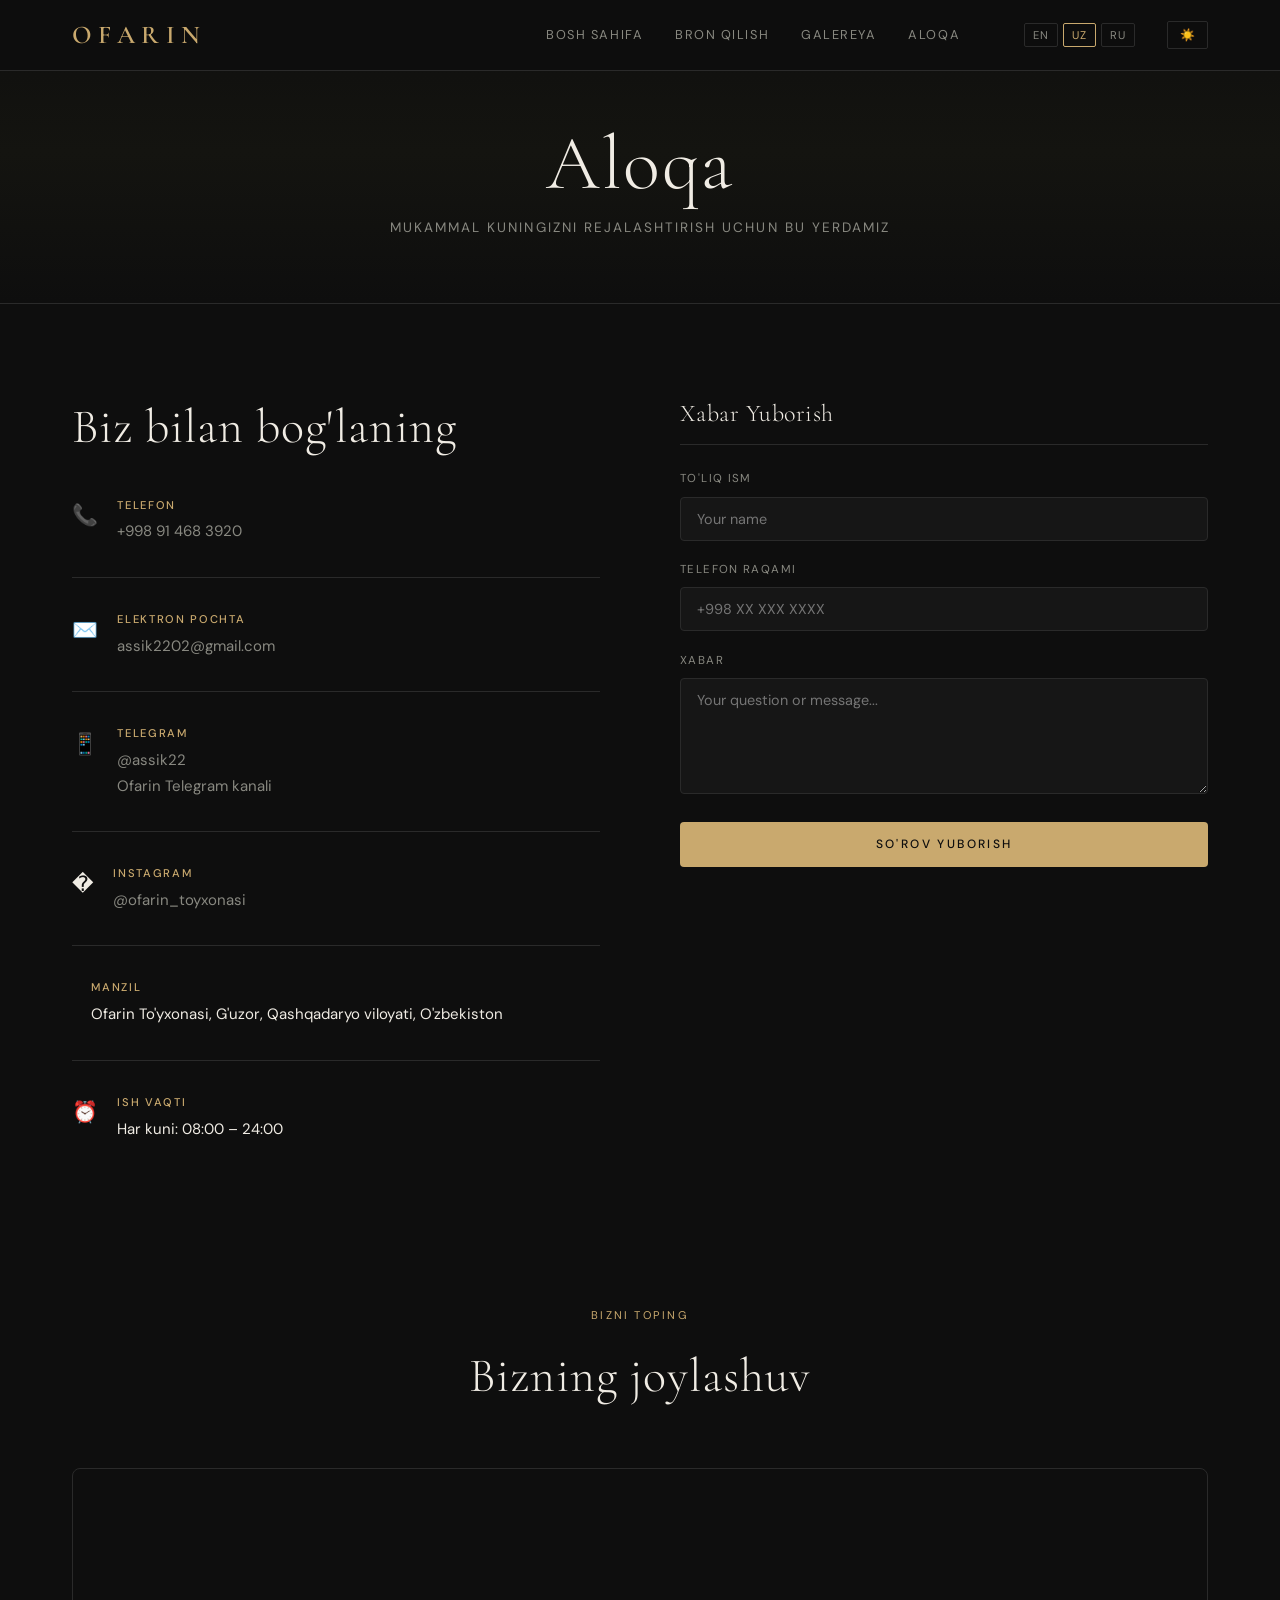
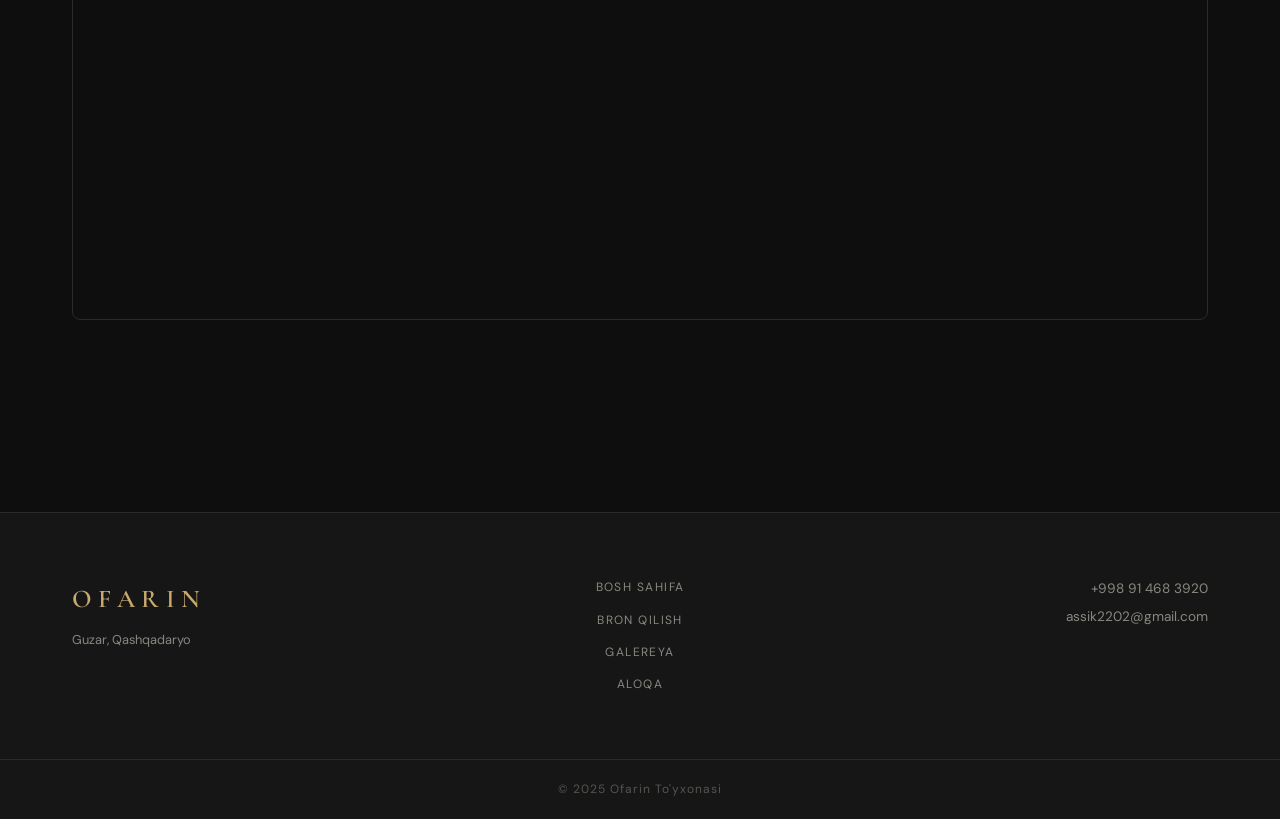
==== contact.html @ 9c521163 "Add files via upload" ====
<!DOCTYPE html>
<html lang="en">
<head>
  <meta charset="UTF-8"/>
  <meta name="viewport" content="width=device-width, initial-scale=1.0"/>
  <title>Ofarin — Contact</title>
  <link rel="stylesheet" href="style.css"/>
  <link href="https://fonts.googleapis.com/css2?family=Cormorant+Garamond:ital,wght@0,300;0,400;0,600;1,300;1,400&family=DM+Sans:wght@300;400;500&display=swap" rel="stylesheet"/>
</head>
<body>

<nav id="navbar">
  <div class="nav-inner">
    <a href="index.html" class="logo">OFARIN</a>
    <div class="nav-links">
      <a href="index.html" data-i18n="nav_home">Home</a>
      <a href="booking.html" data-i18n="nav_booking">Booking</a>
      <a href="gallery.html" data-i18n="nav_gallery">Gallery</a>
      <a href="contact.html" data-i18n="nav_contact">Contact</a>
    </div>
    <div class="lang-switcher">
      <button onclick="setLang('en')" id="lang-en">EN</button>
      <button onclick="setLang('uz')" id="lang-uz">UZ</button>
      <button onclick="setLang('ru')" id="lang-ru">RU</button>
    </div>
    <button id="themeToggle" class="theme-toggle" onclick="toggleTheme()">🌙</button>
    <button class="burger" onclick="toggleMenu()">&#9776;</button>
  </div>
  <div class="mobile-menu" id="mobileMenu">
    <a href="index.html" data-i18n="nav_home">Home</a>
    <a href="booking.html" data-i18n="nav_booking">Booking</a>
    <a href="gallery.html" data-i18n="nav_gallery">Gallery</a>
    <a href="contact.html" data-i18n="nav_contact">Contact</a>
    <div class="lang-switcher mt"><button onclick="setLang('en')">EN</button><button onclick="setLang('uz')">UZ</button><button onclick="setLang('ru')">RU</button></div>
    <button id="themeToggleMobile" class="theme-toggle mobile" onclick="toggleTheme()">🌙</button>
  </div>
</nav>

<div class="page-hero-small">
  <h1 data-i18n="contact_title">Contact Us</h1>
  <p data-i18n="contact_sub">We're here to help plan your perfect day</p>
</div>

<section class="section contact-section">
  <div class="contact-layout">

    <div class="contact-info">
      <h2 data-i18n="contact_reach">Reach Us</h2>

      <div class="contact-item">
        <div class="contact-icon">📞</div>
        <div>
          <strong data-i18n="contact_phone_label">Phone</strong>
          <p><a href="tel:+998914683920">+998 91 468 3920</a></p>
        </div>
      </div>

      <div class="contact-item">
        <div class="contact-icon">✉️</div>
        <div>
          <strong data-i18n="contact_email_label">Email</strong>
          <p><a href="mailto:assik2202@gmail.com">assik2202@gmail.com</a></p>
        </div>
      </div>

      <div class="contact-item">
        <div class="contact-icon">📱</div>
        <div>
          <strong>Telegram</strong>
          <p><a href="https://t.me/assik22" target="_blank">@assik22</a></p>
          <p><a href="https://t.me/@ofarintuyxonasii" target="_blank">Ofarin Telegram kanali</a></p>
        </div>
      </div>

      <div class="contact-item">
        <div class="contact-icon">�</div>
        <div>
          <strong>Instagram</strong>
          <p><a href="https://www.instagram.com/ofarin_restaurant" target="_blank">@ofarin_toyxonasi</a></p>
        </div>
      </div>

      <div class="contact-item">
        <div class="contact-icon"></div>
        <div>
          <strong data-i18n="contact_address_label">Address</strong>
          <p data-i18n="contact_address">Ofarin To'yxonasi, Guzar, Qashqadaryo Region, Uzbekistan</p>
        </div>
      </div>

      <div class="contact-item">
        <div class="contact-icon">⏰</div>
        <div>
          <strong data-i18n="contact_hours_label">Working Hours</strong>
          <p data-i18n="contact_hours">Every day: 08:00 – 24:00</p>
        </div>
      </div>
    </div>

    <!-- CONTACT FORM -->
    <div class="contact-form-wrap">
      <h3 data-i18n="contact_form_title">Send a Message</h3>
      <div class="form-group">
        <label data-i18n="form_name">Full Name</label>
        <input type="text" id="cf_name" placeholder="Your name"/>
      </div>
      <div class="form-group">
        <label data-i18n="form_phone">Phone</label>
        <input type="tel" id="cf_phone" placeholder="+998 XX XXX XXXX"/>
      </div>
      <div class="form-group">
        <label data-i18n="contact_msg_label">Message</label>
        <textarea id="cf_message" rows="5" placeholder="Your question or message..."></textarea>
      </div>
      <button class="btn-primary full" onclick="sendContact()" data-i18n="form_submit">Send Message</button>
      <div id="contactMsg" class="form-msg" style="display:none"></div>
    </div>

  </div>
</section>

<!-- MAP -->
<section class="section map-section">
  <div class="section-header">
    <span class="label" data-i18n="map_label">Find Us</span>
    <h2 data-i18n="map_title">Our Location</h2>
  </div>
  <div class="map-container">
    <iframe
      src="https://maps.google.com/maps?q=J6HH%2BHQG+Guzar+Qashqadaryo+Uzbekistan&output=embed&z=15"
      width="100%"
      height="450"
      style="border:0;"
      allowfullscreen=""
      loading="lazy"
      referrerpolicy="no-referrer-when-downgrade">
    </iframe>
  </div>
</section>

<footer>
  <div class="footer-inner">
    <div class="footer-brand"><span class="logo">OFARIN</span><p>Guzar, Qashqadaryo</p></div>
    <div class="footer-links">
      <a href="index.html" data-i18n="nav_home">Home</a>
      <a href="booking.html" data-i18n="nav_booking">Booking</a>
      <a href="gallery.html" data-i18n="nav_gallery">Gallery</a>
      <a href="contact.html" data-i18n="nav_contact">Contact</a>
    </div>
    <div class="footer-contact"><p>+998 91 468 3920</p><p>assik2202@gmail.com</p></div>
  </div>
  <div class="footer-bottom"><p>© 2025 Ofarin To'yxonasi</p></div>
</footer>

<script src="i18n.js"></script>
<script src="main.js"></script>
<script>
function sendContact() {
  const name = document.getElementById('cf_name').value.trim();
  const phone = document.getElementById('cf_phone').value.trim();
  const msg = document.getElementById('cf_message').value.trim();
  const msgEl = document.getElementById('contactMsg');
  const lang = localStorage.getItem('ofarin_lang') || 'en';
  const msgs = {
    en: { err: 'Please fill in all fields.', ok: 'Thank you! We will contact you soon.' },
    uz: { err: 'Iltimos, barcha maydonlarni to\'ldiring.', ok: 'Rahmat! Tez orada siz bilan bog\'lanamiz.' },
    ru: { err: 'Пожалуйста, заполните все поля.', ok: 'Спасибо! Мы скоро свяжемся с вами.' }
  };
  if (!name || !phone || !msg) {
    msgEl.textContent = msgs[lang].err;
    msgEl.className = 'form-msg error';
    msgEl.style.display = 'block';
    return;
  }
  // Save to localStorage
  const contacts = JSON.parse(localStorage.getItem('ofarin_contacts') || '[]');
  contacts.push({ name, phone, message: msg, date: new Date().toISOString() });
  localStorage.setItem('ofarin_contacts', JSON.stringify(contacts));
  msgEl.textContent = msgs[lang].ok;
  msgEl.className = 'form-msg success';
  msgEl.style.display = 'block';
  document.getElementById('cf_name').value = '';
  document.getElementById('cf_phone').value = '';
  document.getElementById('cf_message').value = '';
}
</script>
</body>
</html>
---- style.css ----
/* ===========================
   OFARIN — style.css
   Modern Minimal + Elegant
   =========================== */

@import url('https://fonts.googleapis.com/css2?family=Cormorant+Garamond:ital,wght@0,300;0,400;0,600;1,300;1,400&family=DM+Sans:wght@300;400;500&display=swap');

:root {
  --bg: #0e0e0e;
  --surface: #161616;
  --surface2: #1f1f1f;
  --border: #2a2a2a;
  --gold: #c9a96e;
  --gold-light: #e8c98a;
  --text: #f0ece4;
  --muted: #888880;
  --muted2: #555550;
  --white: #ffffff;
  --hero-start: #0e0e0e;
  --hero-mid: #141410;
  --hero-end: #0e0e0e;
  --font-display: 'Cormorant Garamond', serif;
  --font-body: 'DM Sans', sans-serif;
  --radius: 4px;
  --transition: 0.3s ease;
}

body.light-theme {
  color: #1d1b18;
}

body.light-theme {
  --bg: #f7f5f0;
  --surface: #ffffff;
  --surface2: #f4f1e9;
  --border: #dcd3c4;
  --gold: #ae8a4b;
  --gold-light: #d9b86c;
  --text: #1d1b18;
  --muted: #72706a;
  --muted2: #99938a;
  --hero-start: #f7f5f0;
  --hero-mid: #f2ede4;
  --hero-end: #f7f5f0;
}

*, *::before, *::after { box-sizing: border-box; margin: 0; padding: 0; }

html { scroll-behavior: smooth; }

body {
  background: var(--bg);
  color: var(--text);
  font-family: var(--font-body);
  font-size: 15px;
  line-height: 1.7;
  -webkit-font-smoothing: antialiased;
}

a { color: inherit; text-decoration: none; }
img { max-width: 100%; display: block; }
button { cursor: pointer; border: none; background: none; font-family: var(--font-body); }

/* ===== TYPOGRAPHY ===== */
h1, h2, h3, h4 {
  font-family: var(--font-display);
  font-weight: 300;
  line-height: 1.15;
  letter-spacing: 0.02em;
}
h1 { font-size: clamp(2.5rem, 6vw, 5rem); }
h2 { font-size: clamp(1.8rem, 4vw, 3rem); }
h3 { font-size: clamp(1.2rem, 2.5vw, 1.8rem); }

.label {
  display: inline-block;
  font-family: var(--font-body);
  font-size: 0.7rem;
  letter-spacing: 0.2em;
  text-transform: uppercase;
  color: var(--gold);
  margin-bottom: 1rem;
}

/* ===== NAVBAR ===== */
#navbar {
  position: fixed;
  top: 0; left: 0; right: 0;
  z-index: 1000;
  background: rgba(14,14,14,0.92);
  backdrop-filter: blur(12px);
  border-bottom: 1px solid var(--border);
  transition: var(--transition);
}
.nav-inner {
  max-width: 1200px;
  margin: 0 auto;
  padding: 0 2rem;
  height: 70px;
  display: flex;
  align-items: center;
  gap: 2rem;
}
.logo {
  font-family: var(--font-display);
  font-size: 1.6rem;
  font-weight: 600;
  letter-spacing: 0.25em;
  color: var(--gold);
  flex-shrink: 0;
}
.nav-links {
  display: flex;
  gap: 2rem;
  margin-left: auto;
}
.nav-links a {
  font-size: 0.8rem;
  letter-spacing: 0.12em;
  text-transform: uppercase;
  color: var(--muted);
  transition: color var(--transition);
}
.nav-links a:hover { color: var(--text); }
.lang-switcher {
  display: flex;
  gap: 0.3rem;
  margin-left: 2rem;
}
.lang-switcher button {
  font-size: 0.7rem;
  letter-spacing: 0.1em;
  color: var(--muted);
  padding: 0.25rem 0.5rem;
  border: 1px solid var(--border);
  border-radius: 2px;
  transition: var(--transition);
  font-family: var(--font-body);
}
.lang-switcher button:hover,
.lang-switcher button.active { color: var(--gold); border-color: var(--gold); }
.burger {
  display: none;
  font-size: 1.3rem;
  color: var(--text);
  margin-left: auto;
}
.mobile-menu {
  display: none;
  flex-direction: column;
  padding: 1rem 2rem 1.5rem;
  gap: 1rem;
  background: var(--surface);
  border-top: 1px solid var(--border);
}
.mobile-menu.open { display: flex; }
.mobile-menu a {
  font-size: 0.85rem;
  letter-spacing: 0.1em;
  text-transform: uppercase;
  color: var(--muted);
}
.mt { margin-top: 0.5rem; }

/* ===== SECTIONS ===== */
.section {
  max-width: 1200px;
  margin: 0 auto;
  padding: 6rem 2rem;
}
.section-header {
  text-align: center;
  margin-bottom: 4rem;
}
.section-header h2 { margin-top: 0.5rem; }

/* ===== HERO ===== */
.hero {
  position: relative;
  height: 100vh;
  min-height: 600px;
  display: flex;
  align-items: center;
  justify-content: center;
  text-align: center;
  overflow: hidden;
}
.hero-bg {
  position: absolute;
  inset: 0;
  background:
    radial-gradient(ellipse at 20% 50%, rgba(201,169,110,0.07) 0%, transparent 60%),
    radial-gradient(ellipse at 80% 20%, rgba(201,169,110,0.05) 0%, transparent 50%),
    linear-gradient(180deg, var(--hero-start) 0%, var(--hero-mid) 50%, var(--hero-end) 100%);
}
.hero-bg::after {
  content: '';
  position: absolute;
  inset: 0;
  background-image: 
    repeating-linear-gradient(0deg, transparent, transparent 79px, rgba(201,169,110,0.03) 80px),
    repeating-linear-gradient(90deg, transparent, transparent 79px, rgba(201,169,110,0.03) 80px);
}
.hero-content {
  position: relative;
  z-index: 1;
  padding: 0 2rem;
}
.hero-tagline {
  font-size: 0.75rem;
  letter-spacing: 0.3em;
  text-transform: uppercase;
  color: var(--gold);
  margin-bottom: 1.5rem;
  animation: fadeUp 1s ease both;
}
.hero-title {
  font-size: clamp(4rem, 12vw, 10rem);
  font-weight: 300;
  letter-spacing: 0.3em;
  color: var(--text);
  line-height: 1;
  margin-bottom: 1.5rem;
  animation: fadeUp 1s ease 0.2s both;
}
.hero-title::after {
  content: '';
  display: block;
  width: 60px;
  height: 1px;
  background: var(--gold);
  margin: 1.5rem auto 0;
}
.hero-sub {
  font-size: 0.85rem;
  letter-spacing: 0.15em;
  color: var(--muted);
  margin-bottom: 3rem;
  animation: fadeUp 1s ease 0.4s both;
}
.hero-scroll {
  position: absolute;
  bottom: 2rem;
  left: 50%;
  transform: translateX(-50%);
  color: var(--muted2);
  font-size: 1.2rem;
  animation: bounce 2s infinite;
}
@keyframes fadeUp {
  from { opacity: 0; transform: translateY(30px); }
  to { opacity: 1; transform: translateY(0); }
}
@keyframes bounce {
  0%, 100% { transform: translateX(-50%) translateY(0); }
  50% { transform: translateX(-50%) translateY(8px); }
}

.theme-toggle {
  display: inline-flex;
  align-items: center;
  justify-content: center;
  font-size: 0.75rem;
  letter-spacing: 0.1em;
  text-transform: uppercase;
  color: var(--muted);
  padding: 0.3rem 0.7rem;
  border: 1px solid var(--border);
  border-radius: 2px;
  background: transparent;
  transition: var(--transition);
}

.theme-toggle:hover,
.theme-toggle.active {
  color: var(--gold);
  border-color: var(--gold);
}

.theme-toggle.mobile {
  width: 100%;
  justify-content: center;
}

body.light-theme #navbar {
  background: rgba(255,255,255,0.92);
  border-bottom-color: var(--border);
}

body.light-theme .mobile-menu {
  background: var(--surface);
}

body.light-theme .hero-bg {
  background-image:
    repeating-linear-gradient(0deg, transparent, transparent 79px, rgba(201,169,110,0.03) 80px),
    repeating-linear-gradient(90deg, transparent, transparent 79px, rgba(201,169,110,0.03) 80px);
}

/* ===== BUTTONS ===== */
.btn-primary {
  display: inline-block;
  padding: 0.9rem 2.5rem;
  background: var(--gold);
  color: #0e0e0e;
  font-family: var(--font-body);
  font-size: 0.75rem;
  font-weight: 500;
  letter-spacing: 0.2em;
  text-transform: uppercase;
  border-radius: var(--radius);
  transition: var(--transition);
  animation: fadeUp 1s ease 0.6s both;
}
.btn-primary:hover { background: var(--gold-light); transform: translateY(-2px); }
.btn-primary.full { width: 100%; text-align: center; display: block; }
.btn-outline {
  display: inline-block;
  padding: 0.9rem 2.5rem;
  background: transparent;
  color: var(--gold);
  font-family: var(--font-body);
  font-size: 0.75rem;
  font-weight: 500;
  letter-spacing: 0.2em;
  text-transform: uppercase;
  border: 1px solid var(--gold);
  border-radius: var(--radius);
  transition: var(--transition);
}
.btn-outline:hover { background: var(--gold); color: #0e0e0e; }

/* ===== INTRO ===== */
.intro-grid {
  display: grid;
  grid-template-columns: 1fr 1fr;
  gap: 5rem;
  align-items: center;
}
.intro-text .label { display: block; }
.intro-text h2 { margin: 0.5rem 0 1.5rem; }
.intro-text p { color: var(--muted); line-height: 1.9; margin-bottom: 2rem; }
.intro-visual {
  display: grid;
  grid-template-columns: 1fr 1fr;
  gap: 1.5rem;
}
.visual-box {
  background: var(--surface);
  border: 1px solid var(--border);
  border-radius: var(--radius);
  padding: 2.5rem 1.5rem;
  text-align: center;
}
.visual-number {
  font-family: var(--font-display);
  font-size: 3.5rem;
  color: var(--gold);
  line-height: 1;
  margin-bottom: 0.5rem;
}
.visual-box p { font-size: 0.75rem; letter-spacing: 0.1em; color: var(--muted); text-transform: uppercase; }

/* ===== SERVICES ===== */
.services { background: var(--surface); border-radius: 8px; }
.services-grid {
  display: grid;
  grid-template-columns: repeat(auto-fit, minmax(200px, 1fr));
  gap: 1.5rem;
}
.service-card {
  background: var(--bg);
  border: 1px solid var(--border);
  border-radius: var(--radius);
  padding: 2.5rem 1.5rem;
  text-align: center;
  transition: var(--transition);
}
.service-card:hover { border-color: var(--gold); transform: translateY(-4px); }
.service-icon { font-size: 2rem; margin-bottom: 1rem; }
.service-card h3 { font-size: 1.1rem; margin-bottom: 0.75rem; }
.service-card p { font-size: 0.85rem; color: var(--muted); }

/* ===== SLOTS ===== */
.slots-section { text-align: center; }
.slots-inner {
  display: flex;
  align-items: center;
  justify-content: center;
  gap: 3rem;
  margin-bottom: 2rem;
}
.slot-card {
  background: var(--surface);
  border: 1px solid var(--border);
  border-radius: var(--radius);
  padding: 3rem 4rem;
}
.slot-time { font-size: 2.5rem; margin-bottom: 1rem; }
.slot-card h3 { font-size: 1.4rem; margin-bottom: 0.5rem; }
.slot-card p { color: var(--gold); letter-spacing: 0.1em; }
.slot-divider {
  width: 1px;
  height: 100px;
  background: var(--border);
}
.slots-note { color: var(--muted); font-size: 0.85rem; letter-spacing: 0.08em; }

/* ===== CTA ===== */
.cta-section {
  text-align: center;
  background: var(--surface);
  border: 1px solid var(--border);
  border-radius: 8px;
  padding: 6rem 2rem !important;
}
.cta-section h2 { margin-bottom: 1rem; }
.cta-section p { color: var(--muted); margin-bottom: 2.5rem; }
.cta-section .btn-primary { animation: none; }

/* ===== PAGE HERO SMALL ===== */
.page-hero-small {
  padding: 120px 2rem 4rem;
  text-align: center;
  background: linear-gradient(180deg, var(--hero-start) 0%, var(--hero-mid) 50%, var(--hero-end) 100%);
  border-bottom: 1px solid var(--border);
}
.page-hero-small h1 { margin-bottom: 0.5rem; }
.page-hero-small p { color: var(--muted); font-size: 0.85rem; letter-spacing: 0.15em; text-transform: uppercase; }

/* ===== BOOKING ===== */
.booking-layout {
  display: grid;
  grid-template-columns: 1fr 1fr;
  gap: 4rem;
  align-items: start;
}

/* Calendar */
.calendar-wrap {
  background: var(--surface);
  border: 1px solid var(--border);
  border-radius: var(--radius);
  padding: 2rem;
}
.calendar-header {
  display: flex;
  align-items: center;
  justify-content: space-between;
  margin-bottom: 1.5rem;
}
.calendar-header button {
  color: var(--gold);
  font-size: 1.5rem;
  padding: 0.25rem 0.75rem;
  border: 1px solid var(--border);
  border-radius: 2px;
  transition: var(--transition);
}
.calendar-header button:hover { border-color: var(--gold); }
.calendar-header span {
  font-family: var(--font-display);
  font-size: 1.3rem;
  letter-spacing: 0.05em;
}
.calendar-weekdays {
  display: grid;
  grid-template-columns: repeat(7, 1fr);
  text-align: center;
  font-size: 0.7rem;
  letter-spacing: 0.1em;
  color: var(--muted);
  text-transform: uppercase;
  margin-bottom: 0.5rem;
}
.calendar-grid {
  display: grid;
  grid-template-columns: repeat(7, 1fr);
  gap: 4px;
}
.cal-day {
  aspect-ratio: 1;
  display: flex;
  align-items: center;
  justify-content: center;
  font-size: 0.85rem;
  border-radius: 2px;
  cursor: pointer;
  transition: var(--transition);
  border: 1px solid transparent;
  position: relative;
}
.cal-day:hover:not(.empty):not(.past):not(.full) { border-color: var(--gold); color: var(--gold); }
.cal-day.empty { cursor: default; }
.cal-day.past { color: var(--muted2); cursor: default; }
.cal-day.full { background: rgba(180,60,60,0.15); color: #e05555; cursor: not-allowed; }
.cal-day.half { background: rgba(201,169,110,0.1); color: var(--gold-light); }
.cal-day.selected { background: var(--gold); color: #0e0e0e; font-weight: 500; }
.cal-day.today { border-color: var(--muted2); }
.calendar-legend {
  display: flex;
  flex-wrap: wrap;
  gap: 0.5rem 1rem;
  margin-top: 1.5rem;
  font-size: 0.75rem;
  color: var(--muted);
  align-items: center;
}
.leg {
  width: 14px;
  height: 14px;
  border-radius: 2px;
  display: inline-block;
}
.leg.free { border: 1px solid var(--border); }
.leg.half { background: rgba(201,169,110,0.2); }
.leg.full { background: rgba(180,60,60,0.2); }
.leg.selected { background: var(--gold); }

/* Form */
.booking-form-wrap h3 {
  font-size: 1.5rem;
  margin-bottom: 1.5rem;
  padding-bottom: 1rem;
  border-bottom: 1px solid var(--border);
}
.form-group {
  margin-bottom: 1.2rem;
}
.form-group label {
  display: block;
  font-size: 0.72rem;
  letter-spacing: 0.12em;
  text-transform: uppercase;
  color: var(--muted);
  margin-bottom: 0.5rem;
}
.form-group input,
.form-group select,
.form-group textarea {
  width: 100%;
  background: var(--surface);
  border: 1px solid var(--border);
  border-radius: var(--radius);
  padding: 0.75rem 1rem;
  color: var(--text);
  font-family: var(--font-body);
  font-size: 0.9rem;
  transition: border-color var(--transition);
  outline: none;
}
.form-group input:focus,
.form-group select:focus,
.form-group textarea:focus { border-color: var(--gold); }
.form-group select option { background: var(--surface2); }
.form-group textarea { resize: vertical; }
.slot-picker { display: flex; gap: 1rem; }
.slot-btn {
  flex: 1;
  padding: 0.75rem;
  border: 1px solid var(--border);
  border-radius: var(--radius);
  color: var(--muted);
  font-size: 0.8rem;
  text-align: center;
  transition: var(--transition);
  font-family: var(--font-body);
}
.slot-btn:hover { border-color: var(--gold); color: var(--gold); }
.slot-btn.active { border-color: var(--gold); background: rgba(201,169,110,0.1); color: var(--gold); }
.slot-btn.disabled { opacity: 0.35; cursor: not-allowed; pointer-events: none; }
.selected-date-display {
  background: rgba(201,169,110,0.08);
  border: 1px solid rgba(201,169,110,0.3);
  border-radius: var(--radius);
  padding: 0.75rem 1rem;
  font-size: 0.85rem;
  color: var(--gold);
  margin-bottom: 1.5rem;
}
.form-msg {
  margin-top: 1rem;
  padding: 0.75rem 1rem;
  border-radius: var(--radius);
  font-size: 0.85rem;
}
.form-msg.success { background: rgba(80,180,100,0.1); border: 1px solid rgba(80,180,100,0.3); color: #6ddd8a; }
.form-msg.error { background: rgba(180,60,60,0.1); border: 1px solid rgba(180,60,60,0.3); color: #e07070; }

/* ===== GALLERY ===== */
.gallery-tabs {
  display: flex;
  gap: 0.5rem;
  margin-bottom: 3rem;
  justify-content: center;
}
.tab-btn {
  padding: 0.6rem 1.8rem;
  border: 1px solid var(--border);
  border-radius: 2px;
  font-size: 0.75rem;
  letter-spacing: 0.15em;
  text-transform: uppercase;
  color: var(--muted);
  transition: var(--transition);
  font-family: var(--font-body);
}
.tab-btn:hover { border-color: var(--gold); color: var(--gold); }
.tab-btn.active { background: var(--gold); color: #0e0e0e; border-color: var(--gold); }
.gallery-grid {
  display: grid;
  grid-template-columns: repeat(auto-fill, minmax(280px, 1fr));
  gap: 1rem;
}
.gallery-item {
  position: relative;
  aspect-ratio: 4/3;
  overflow: hidden;
  border-radius: var(--radius);
  background: var(--surface);
  border: 1px solid var(--border);
  cursor: pointer;
}
.gallery-item img {
  width: 100%;
  height: 100%;
  object-fit: cover;
  transition: transform 0.5s ease;
}
.gallery-item:hover img { transform: scale(1.05); }
.gallery-item video {
  width: 100%;
  height: 100%;
  object-fit: cover;
}
.gallery-item .media-overlay {
  position: absolute;
  inset: 0;
  background: rgba(0,0,0,0.4);
  display: flex;
  align-items: center;
  justify-content: center;
  opacity: 0;
  transition: var(--transition);
  font-size: 2rem;
}
.gallery-item:hover .media-overlay { opacity: 1; }
.gallery-empty { text-align: center; padding: 4rem; color: var(--muted); font-style: italic; }

/* Lightbox */
.lightbox {
  display: none;
  position: fixed;
  inset: 0;
  background: rgba(0,0,0,0.95);
  z-index: 9999;
  align-items: center;
  justify-content: center;
}
.lightbox.open { display: flex; }
.lightbox img { max-width: 90vw; max-height: 90vh; object-fit: contain; border-radius: var(--radius); }
.lightbox-close {
  position: absolute;
  top: 1.5rem;
  right: 2rem;
  color: var(--text);
  font-size: 1.5rem;
  background: none;
  border: none;
  cursor: pointer;
  opacity: 0.7;
}
.lightbox-close:hover { opacity: 1; }

/* ===== CONTACT ===== */
.contact-layout {
  display: grid;
  grid-template-columns: 1fr 1fr;
  gap: 5rem;
  align-items: start;
}
.contact-info h2 { margin-bottom: 2.5rem; }
.contact-item {
  display: flex;
  gap: 1.2rem;
  align-items: flex-start;
  margin-bottom: 2rem;
  padding-bottom: 2rem;
  border-bottom: 1px solid var(--border);
}
.contact-item:last-child { border-bottom: none; }
.contact-icon { font-size: 1.3rem; margin-top: 0.1rem; flex-shrink: 0; }
.contact-item strong {
  display: block;
  font-size: 0.7rem;
  letter-spacing: 0.15em;
  text-transform: uppercase;
  color: var(--gold);
  margin-bottom: 0.3rem;
  font-family: var(--font-body);
  font-weight: 500;
}
.contact-item a { color: var(--muted); transition: color var(--transition); }
.contact-item a:hover { color: var(--gold); }
.contact-form-wrap h3 { font-size: 1.5rem; margin-bottom: 1.5rem; padding-bottom: 1rem; border-bottom: 1px solid var(--border); }

/* MAP */
.map-section { padding-top: 0 !important; }
.map-container {
  border-radius: 8px;
  overflow: hidden;
  border: 1px solid var(--border);
}
.map-container iframe { display: block; }

/* ===== FOOTER ===== */
footer {
  background: var(--surface);
  border-top: 1px solid var(--border);
  margin-top: 6rem;
}
.footer-inner {
  max-width: 1200px;
  margin: 0 auto;
  padding: 4rem 2rem;
  display: grid;
  grid-template-columns: 1fr auto 1fr;
  gap: 3rem;
  align-items: start;
}
.footer-brand .logo { display: block; margin-bottom: 0.5rem; }
.footer-brand p { font-size: 0.8rem; color: var(--muted); }
.footer-links {
  display: flex;
  flex-direction: column;
  gap: 0.75rem;
  text-align: center;
}
.footer-links a {
  font-size: 0.75rem;
  letter-spacing: 0.12em;
  text-transform: uppercase;
  color: var(--muted);
  transition: color var(--transition);
}
.footer-links a:hover { color: var(--gold); }
.footer-contact { text-align: right; }
.footer-contact p { font-size: 0.85rem; color: var(--muted); margin-bottom: 0.3rem; }
.footer-bottom {
  border-top: 1px solid var(--border);
  text-align: center;
  padding: 1.2rem;
  font-size: 0.75rem;
  color: var(--muted2);
  letter-spacing: 0.08em;
}

/* ===== ADMIN ===== */
.admin-login {
  min-height: 100vh;
  display: flex;
  align-items: center;
  justify-content: center;
  background: var(--bg);
}
.login-box {
  background: var(--surface);
  border: 1px solid var(--border);
  border-radius: var(--radius);
  padding: 3rem;
  width: 100%;
  max-width: 400px;
  text-align: center;
}
.login-box h2 { margin-bottom: 0.5rem; }
.admin-layout {
  display: grid;
  grid-template-columns: 220px 1fr;
  min-height: calc(100vh - 70px);
  max-width: 1200px;
  margin: 0 auto;
  padding: 2rem;
  gap: 2rem;
}
.admin-sidebar {
  display: flex;
  flex-direction: column;
  gap: 0.5rem;
  padding-top: 1rem;
}
.admin-tab-btn {
  text-align: left;
  padding: 0.9rem 1.2rem;
  font-size: 0.85rem;
  color: var(--muted);
  border-radius: var(--radius);
  transition: var(--transition);
  font-family: var(--font-body);
  border: 1px solid transparent;
}
.admin-tab-btn:hover { color: var(--text); background: var(--surface); }
.admin-tab-btn.active { color: var(--gold); background: var(--surface); border-color: var(--border); }
.admin-main { padding: 1rem 0; }
.admin-tab-header {
  display: flex;
  justify-content: space-between;
  align-items: center;
  margin-bottom: 2rem;
  padding-bottom: 1rem;
  border-bottom: 1px solid var(--border);
}
.admin-tab-header h2 { font-size: 1.5rem; }

/* Booking cards in admin */
.booking-card, .contact-card {
  background: var(--surface);
  border: 1px solid var(--border);
  border-radius: var(--radius);
  padding: 1.5rem;
  margin-bottom: 1rem;
}
.booking-card-header {
  display: flex;
  justify-content: space-between;
  align-items: flex-start;
  margin-bottom: 1rem;
}
.booking-card-header h4 { font-size: 1.1rem; }
.booking-status {
  font-size: 0.7rem;
  letter-spacing: 0.1em;
  text-transform: uppercase;
  padding: 0.25rem 0.75rem;
  border-radius: 2px;
  font-family: var(--font-body);
}
.booking-status.pending { background: rgba(201,169,110,0.15); color: var(--gold); border: 1px solid rgba(201,169,110,0.3); }
.booking-status.confirmed { background: rgba(80,180,100,0.1); color: #6ddd8a; border: 1px solid rgba(80,180,100,0.3); }
.booking-status.rejected { background: rgba(180,60,60,0.1); color: #e07070; border: 1px solid rgba(180,60,60,0.3); }
.booking-card-body {
  display: grid;
  grid-template-columns: repeat(auto-fit, minmax(150px, 1fr));
  gap: 0.75rem;
  font-size: 0.82rem;
  color: var(--muted);
}
.booking-card-body span strong {
  display: block;
  font-size: 0.65rem;
  letter-spacing: 0.12em;
  text-transform: uppercase;
  color: var(--muted2);
  margin-bottom: 0.2rem;
}
.booking-card-actions {
  display: flex;
  gap: 0.75rem;
  margin-top: 1rem;
  padding-top: 1rem;
  border-top: 1px solid var(--border);
}
.btn-confirm { padding: 0.5rem 1.2rem; background: rgba(80,180,100,0.15); color: #6ddd8a; border: 1px solid rgba(80,180,100,0.3); border-radius: 2px; font-size: 0.75rem; letter-spacing: 0.1em; font-family: var(--font-body); transition: var(--transition); }
.btn-confirm:hover { background: rgba(80,180,100,0.3); }
.btn-reject { padding: 0.5rem 1.2rem; background: rgba(180,60,60,0.1); color: #e07070; border: 1px solid rgba(180,60,60,0.3); border-radius: 2px; font-size: 0.75rem; letter-spacing: 0.1em; font-family: var(--font-body); transition: var(--transition); }
.btn-reject:hover { background: rgba(180,60,60,0.25); }
.btn-delete { padding: 0.5rem 1.2rem; background: transparent; color: var(--muted2); border: 1px solid var(--border); border-radius: 2px; font-size: 0.75rem; letter-spacing: 0.1em; font-family: var(--font-body); transition: var(--transition); margin-left: auto; }
.btn-delete:hover { color: #e07070; border-color: #e07070; }

/* Media upload in admin */
.upload-label {
  display: block;
  border: 2px dashed var(--border);
  border-radius: var(--radius);
  padding: 3rem;
  text-align: center;
  cursor: pointer;
  transition: var(--transition);
  margin-bottom: 2rem;
}
.upload-label:hover { border-color: var(--gold); }
.upload-icon { font-size: 2.5rem; margin-bottom: 1rem; }
.upload-label p { color: var(--muted); }
.media-grid {
  display: grid;
  grid-template-columns: repeat(auto-fill, minmax(180px, 1fr));
  gap: 1rem;
}
.media-thumb {
  position: relative;
  aspect-ratio: 1;
  border-radius: var(--radius);
  overflow: hidden;
  background: var(--surface);
  border: 1px solid var(--border);
}
.media-thumb img, .media-thumb video { width: 100%; height: 100%; object-fit: cover; }
.media-thumb-delete {
  position: absolute;
  top: 0.5rem;
  right: 0.5rem;
  background: rgba(0,0,0,0.7);
  color: #e07070;
  border: none;
  border-radius: 50%;
  width: 28px;
  height: 28px;
  display: flex;
  align-items: center;
  justify-content: center;
  font-size: 0.75rem;
  cursor: pointer;
  transition: var(--transition);
}
.media-thumb-delete:hover { background: rgba(180,60,60,0.8); color: white; }
.empty-msg { padding: 2rem; text-align: center; color: var(--muted); font-style: italic; }

/* ===== RESPONSIVE ===== */
@media (max-width: 900px) {
  .nav-links { display: none; }
  .lang-switcher { display: none; }
  .burger { display: block; }
  .intro-grid { grid-template-columns: 1fr; gap: 3rem; }
  .booking-layout { grid-template-columns: 1fr; }
  .contact-layout { grid-template-columns: 1fr; }
  .footer-inner { grid-template-columns: 1fr; text-align: center; }
  .footer-contact { text-align: center; }
  .slots-inner { flex-direction: column; gap: 1.5rem; }
  .slot-divider { width: 60px; height: 1px; }
  .admin-layout { grid-template-columns: 1fr; }
  .admin-sidebar { flex-direction: row; overflow-x: auto; }
}

@media (max-width: 600px) {
  .section { padding: 4rem 1.25rem; }
  .services-grid { grid-template-columns: 1fr 1fr; }
  .slot-card { padding: 2rem 2rem; }
  .booking-card-body { grid-template-columns: 1fr 1fr; }
}
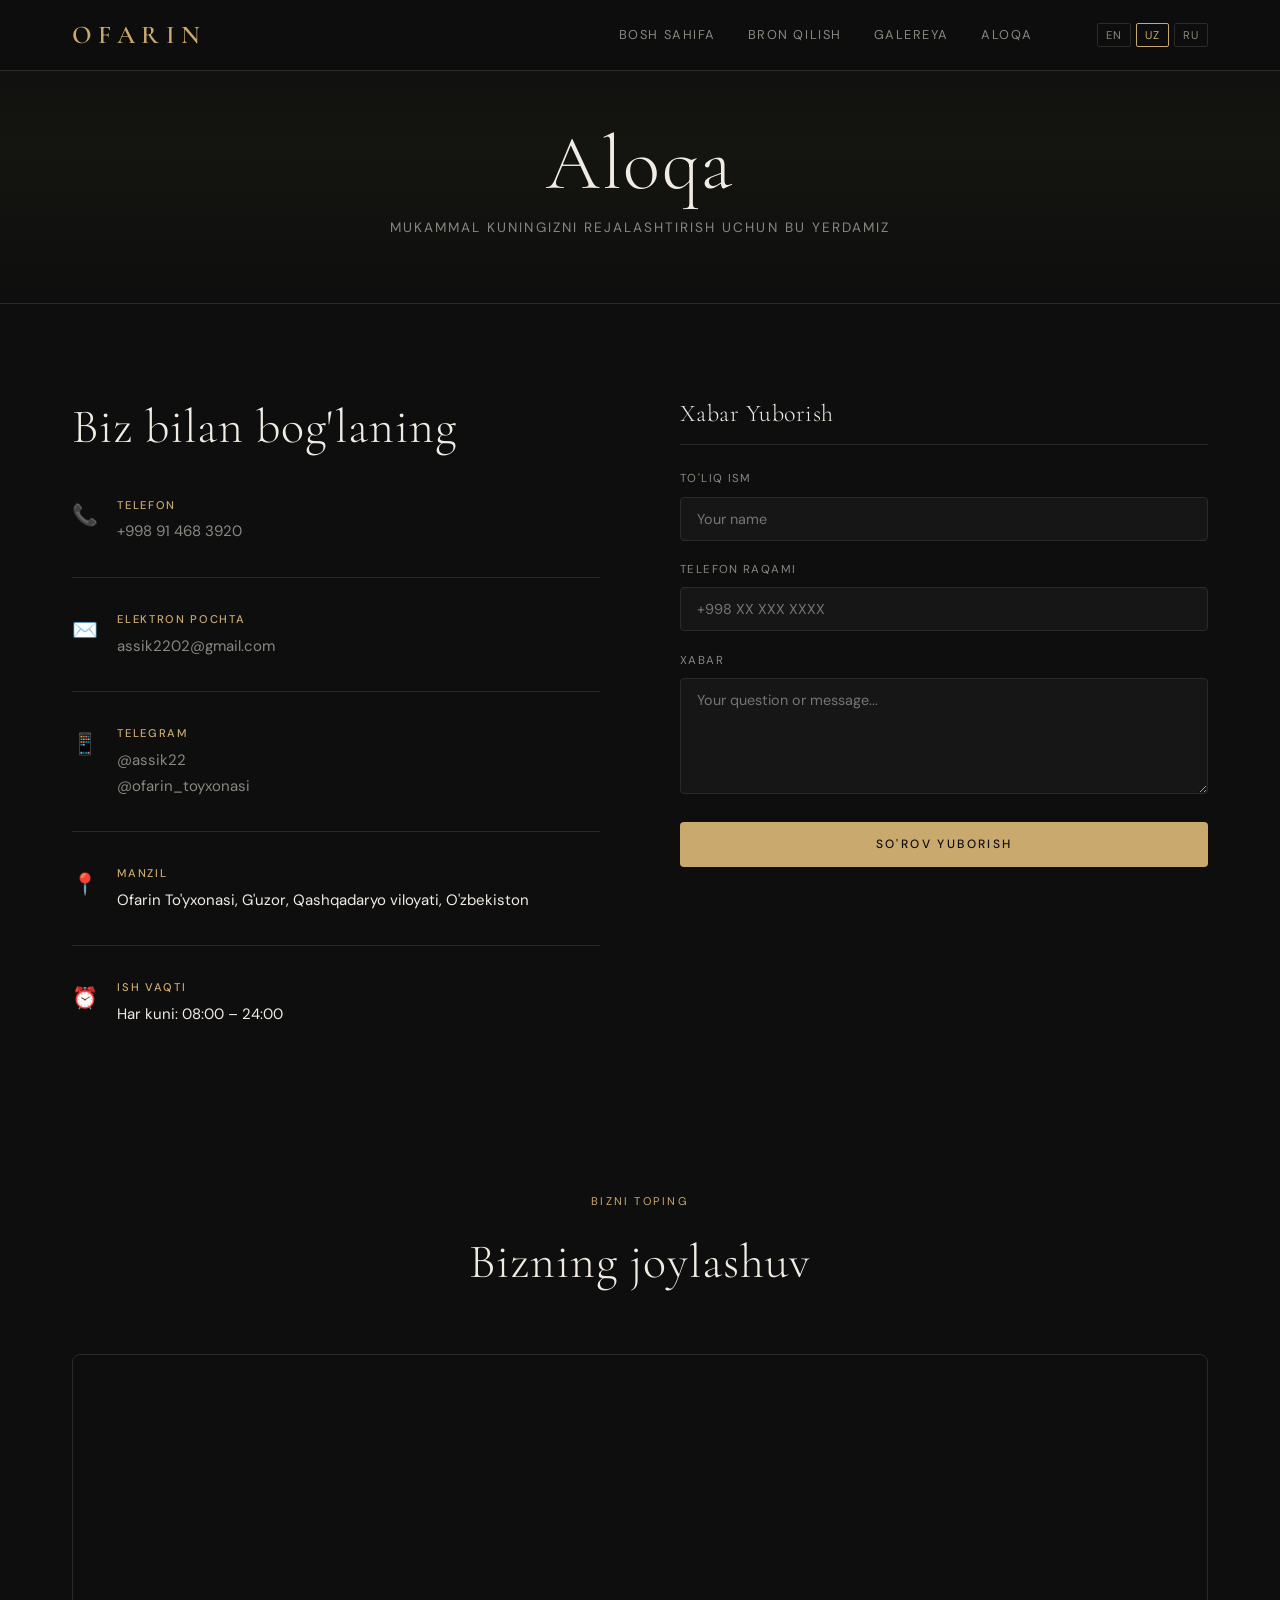
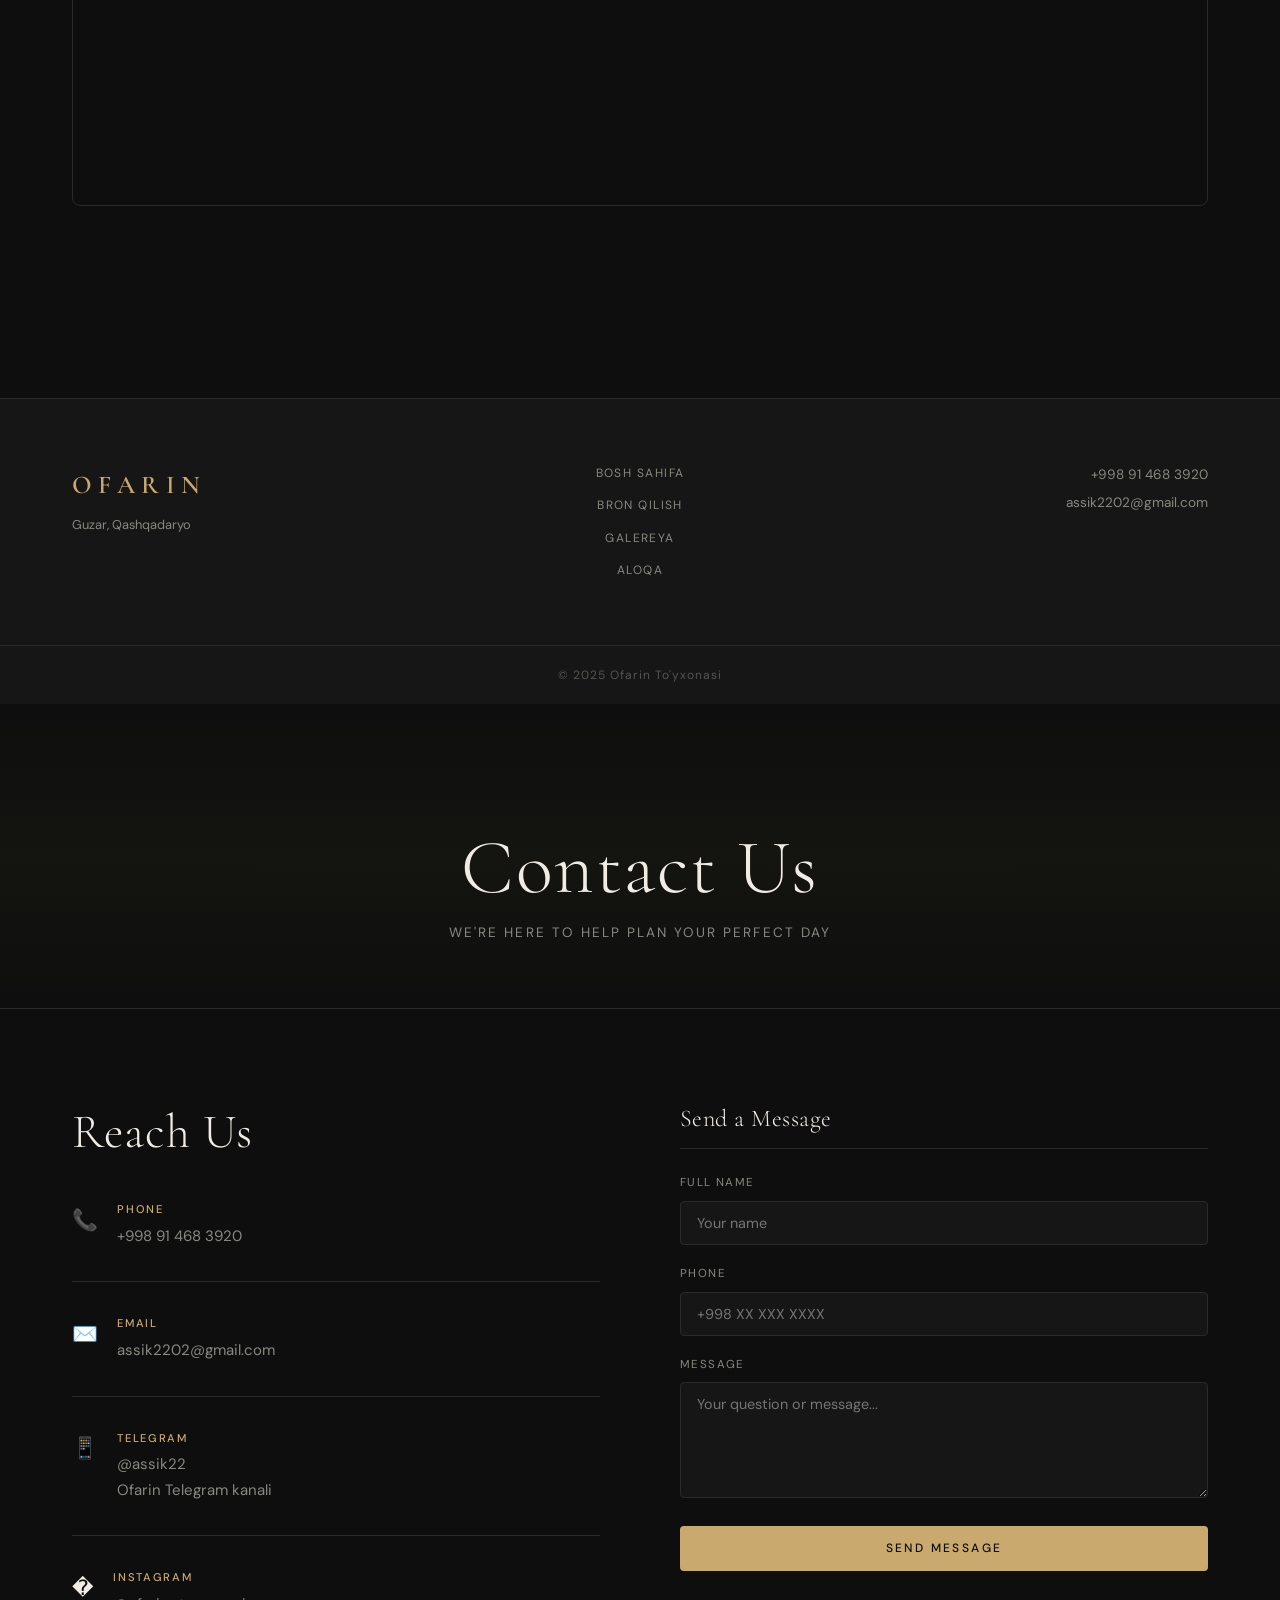
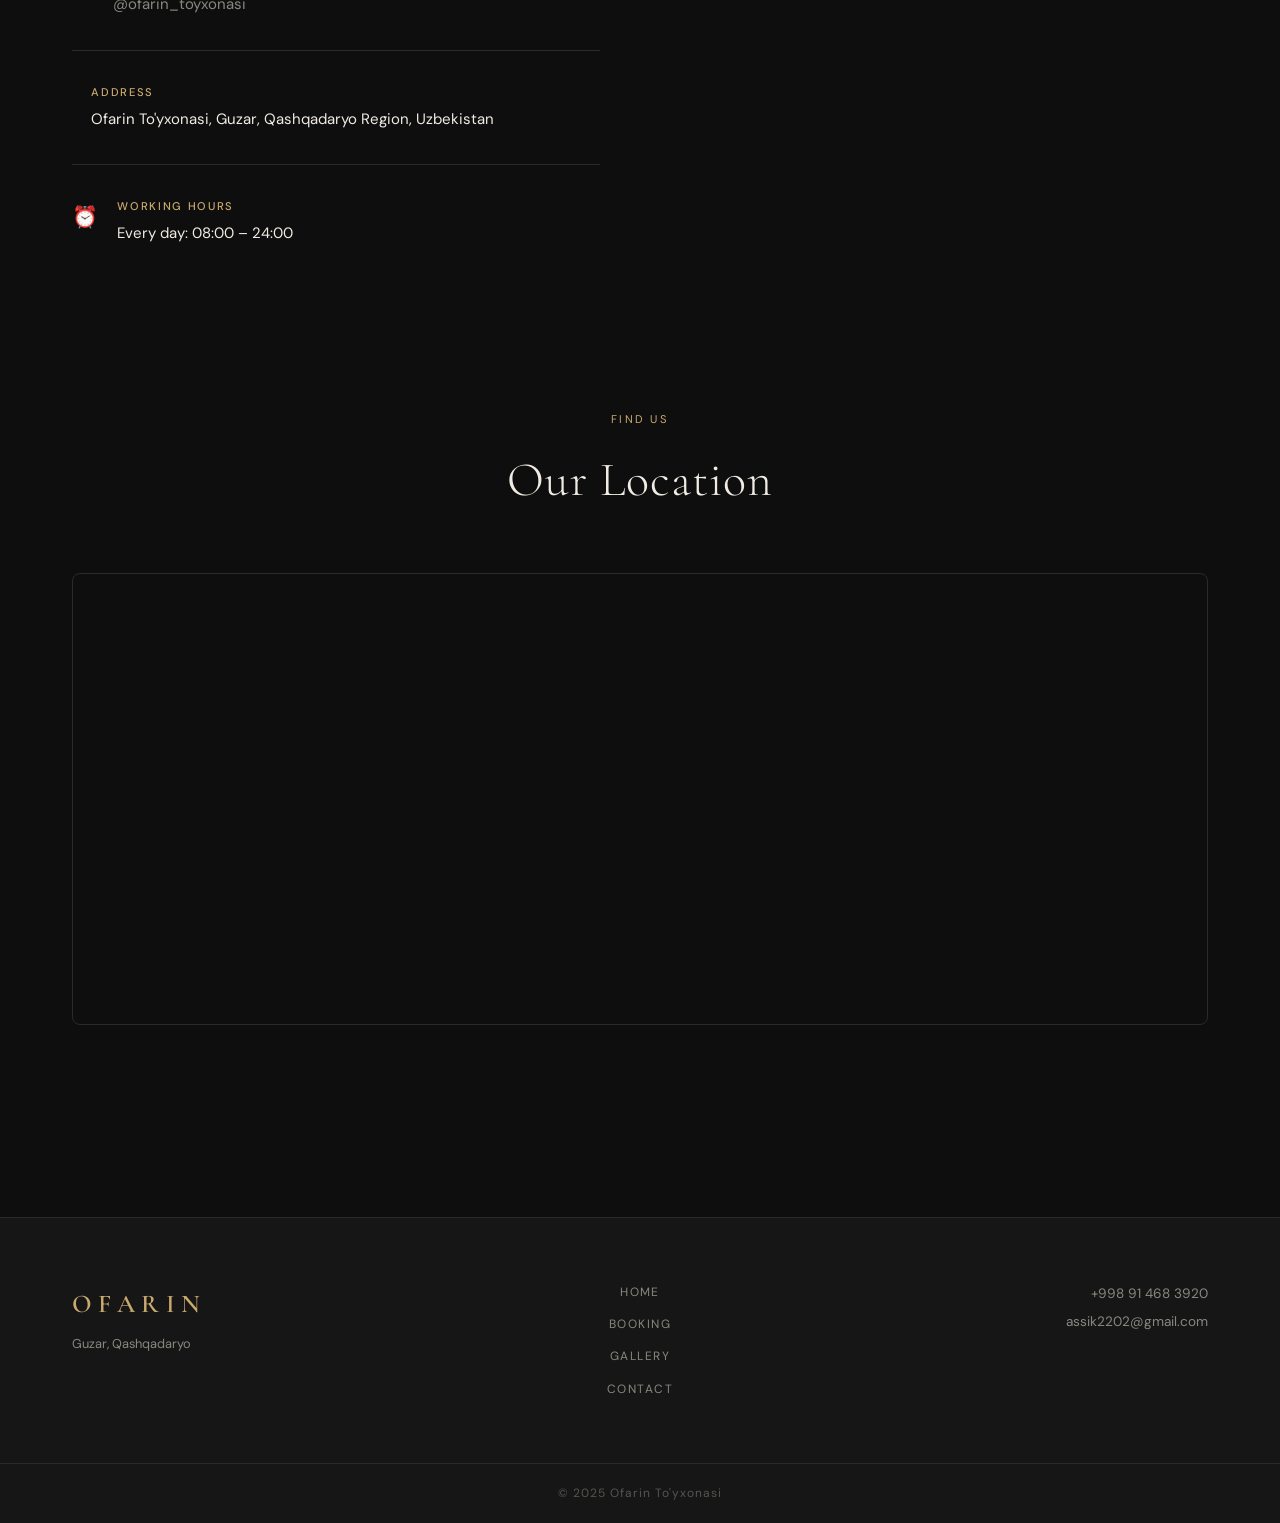
==== commit dce6488e: "Update contact.html" ====
--- a/contact.html
+++ b/contact.html
@@ -23,7 +23,6 @@
       <button onclick="setLang('uz')" id="lang-uz">UZ</button>
       <button onclick="setLang('ru')" id="lang-ru">RU</button>
     </div>
-    <button id="themeToggle" class="theme-toggle" onclick="toggleTheme()">🌙</button>
     <button class="burger" onclick="toggleMenu()">&#9776;</button>
   </div>
   <div class="mobile-menu" id="mobileMenu">
@@ -31,10 +30,157 @@
     <a href="booking.html" data-i18n="nav_booking">Booking</a>
     <a href="gallery.html" data-i18n="nav_gallery">Gallery</a>
     <a href="contact.html" data-i18n="nav_contact">Contact</a>
-    <div class="lang-switcher mt"><button onclick="setLang('en')">EN</button><button onclick="setLang('uz')">UZ</button><button onclick="setLang('ru')">RU</button></div>
-    <button id="themeToggleMobile" class="theme-toggle mobile" onclick="toggleTheme()">🌙</button>
+    <div class="lang-switcher mt">
+      <button onclick="setLang('en')">EN</button>
+      <button onclick="setLang('uz')">UZ</button>
+      <button onclick="setLang('ru')">RU</button>
+    </div>
   </div>
 </nav>
+
+<div class="page-hero-small">
+  <h1 data-i18n="contact_title">Contact Us</h1>
+  <p data-i18n="contact_sub">We're here to help plan your perfect day</p>
+</div>
+
+<section class="section contact-section">
+  <div class="contact-layout">
+    <div class="contact-info">
+      <h2 data-i18n="contact_reach">Reach Us</h2>
+      <div class="contact-item">
+        <div class="contact-icon">📞</div>
+        <div>
+          <strong data-i18n="contact_phone_label">Phone</strong>
+          <p><a href="tel:+998914683920">+998 91 468 3920</a></p>
+        </div>
+      </div>
+      <div class="contact-item">
+        <div class="contact-icon">✉️</div>
+        <div>
+          <strong data-i18n="contact_email_label">Email</strong>
+          <p><a href="mailto:assik2202@gmail.com">assik2202@gmail.com</a></p>
+        </div>
+      </div>
+      <div class="contact-item">
+        <div class="contact-icon">📱</div>
+        <div>
+          <strong>Telegram</strong>
+          <p><a href="https://t.me/assik22" target="_blank">@assik22</a></p>
+          <p><a href="https://t.me/ofarin_toyxonasi" target="_blank">@ofarin_toyxonasi</a></p>
+        </div>
+      </div>
+      <div class="contact-item">
+        <div class="contact-icon">📍</div>
+        <div>
+          <strong data-i18n="contact_address_label">Address</strong>
+          <p data-i18n="contact_address">Ofarin To'yxonasi, Guzar, Qashqadaryo Region, Uzbekistan</p>
+        </div>
+      </div>
+      <div class="contact-item">
+        <div class="contact-icon">⏰</div>
+        <div>
+          <strong data-i18n="contact_hours_label">Working Hours</strong>
+          <p data-i18n="contact_hours">Every day: 08:00 – 24:00</p>
+        </div>
+      </div>
+    </div>
+
+    <div class="contact-form-wrap">
+      <h3 data-i18n="contact_form_title">Send a Message</h3>
+      <div class="form-group">
+        <label data-i18n="form_name">Full Name</label>
+        <input type="text" id="cf_name" placeholder="Your name"/>
+      </div>
+      <div class="form-group">
+        <label data-i18n="form_phone">Phone</label>
+        <input type="tel" id="cf_phone" placeholder="+998 XX XXX XXXX"/>
+      </div>
+      <div class="form-group">
+        <label data-i18n="contact_msg_label">Message</label>
+        <textarea id="cf_message" rows="5" placeholder="Your question or message..."></textarea>
+      </div>
+      <button class="btn-primary full" id="contactBtn" onclick="sendContact()" data-i18n="form_submit">Send Message</button>
+      <div id="contactMsg" class="form-msg" style="display:none"></div>
+    </div>
+  </div>
+</section>
+
+<section class="section map-section">
+  <div class="section-header">
+    <span class="label" data-i18n="map_label">Find Us</span>
+    <h2 data-i18n="map_title">Our Location</h2>
+  </div>
+  <div class="map-container">
+    <iframe
+      src="https://maps.google.com/maps?q=J6HH%2BHQG+Guzar+Qashqadaryo+Uzbekistan&output=embed&z=15"
+      width="100%" height="450" style="border:0;"
+      allowfullscreen="" loading="lazy"
+      referrerpolicy="no-referrer-when-downgrade">
+    </iframe>
+  </div>
+</section>
+
+<footer>
+  <div class="footer-inner">
+    <div class="footer-brand"><span class="logo">OFARIN</span><p>Guzar, Qashqadaryo</p></div>
+    <div class="footer-links">
+      <a href="index.html" data-i18n="nav_home">Home</a>
+      <a href="booking.html" data-i18n="nav_booking">Booking</a>
+      <a href="gallery.html" data-i18n="nav_gallery">Gallery</a>
+      <a href="contact.html" data-i18n="nav_contact">Contact</a>
+    </div>
+    <div class="footer-contact"><p>+998 91 468 3920</p><p>assik2202@gmail.com</p></div>
+  </div>
+  <div class="footer-bottom"><p>© 2025 Ofarin To'yxonasi</p></div>
+</footer>
+
+<script src="i18n.js"></script>
+<script src="main.js"></script>
+<script>
+const SERVER_URL = 'https://ofarin-backend-1.onrender.com';
+
+async function sendContact() {
+  const name    = document.getElementById('cf_name').value.trim();
+  const phone   = document.getElementById('cf_phone').value.trim();
+  const message = document.getElementById('cf_message').value.trim();
+  const msgEl   = document.getElementById('contactMsg');
+  const btn     = document.getElementById('contactBtn');
+  const lang    = localStorage.getItem('ofarin_lang') || 'uz';
+
+  const errs = { en: 'Please fill in all fields.', uz: 'Barcha maydonlarni to\'ldiring.', ru: 'Заполните все поля.' };
+  const oks  = { en: 'Thank you! We will contact you soon.', uz: 'Rahmat! Tez orada bog\'lanamiz.', ru: 'Спасибо! Скоро свяжемся.' };
+
+  if (!name || !phone || !message) {
+    msgEl.textContent = errs[lang]; msgEl.className = 'form-msg error'; msgEl.style.display = 'block'; return;
+  }
+
+  btn.disabled = true; btn.textContent = '⏳...';
+
+  try {
+    const res = await fetch(`${SERVER_URL}/api/contact`, {
+      method: 'POST',
+      headers: { 'Content-Type': 'application/json' },
+      body: JSON.stringify({ name, phone, message })
+    });
+    const data = await res.json();
+    if (res.ok) {
+      msgEl.textContent = oks[lang]; msgEl.className = 'form-msg success'; msgEl.style.display = 'block';
+      document.getElementById('cf_name').value = '';
+      document.getElementById('cf_phone').value = '';
+      document.getElementById('cf_message').value = '';
+      setTimeout(() => { msgEl.style.display = 'none'; }, 6000);
+    } else {
+      msgEl.textContent = data.error || errs[lang]; msgEl.className = 'form-msg error'; msgEl.style.display = 'block';
+    }
+  } catch(e) {
+    msgEl.textContent = 'Xatolik yuz berdi. Qayta urinib ko\'ring.'; msgEl.className = 'form-msg error'; msgEl.style.display = 'block';
+  }
+
+  btn.disabled = false; btn.textContent = oks[lang].split('!')[0];
+}
+</script>
+</body>
+</html></nav>
 
 <div class="page-hero-small">
   <h1 data-i18n="contact_title">Contact Us</h1>
@@ -185,4 +331,4 @@
 }
 </script>
 </body>
-</html>+</html>
